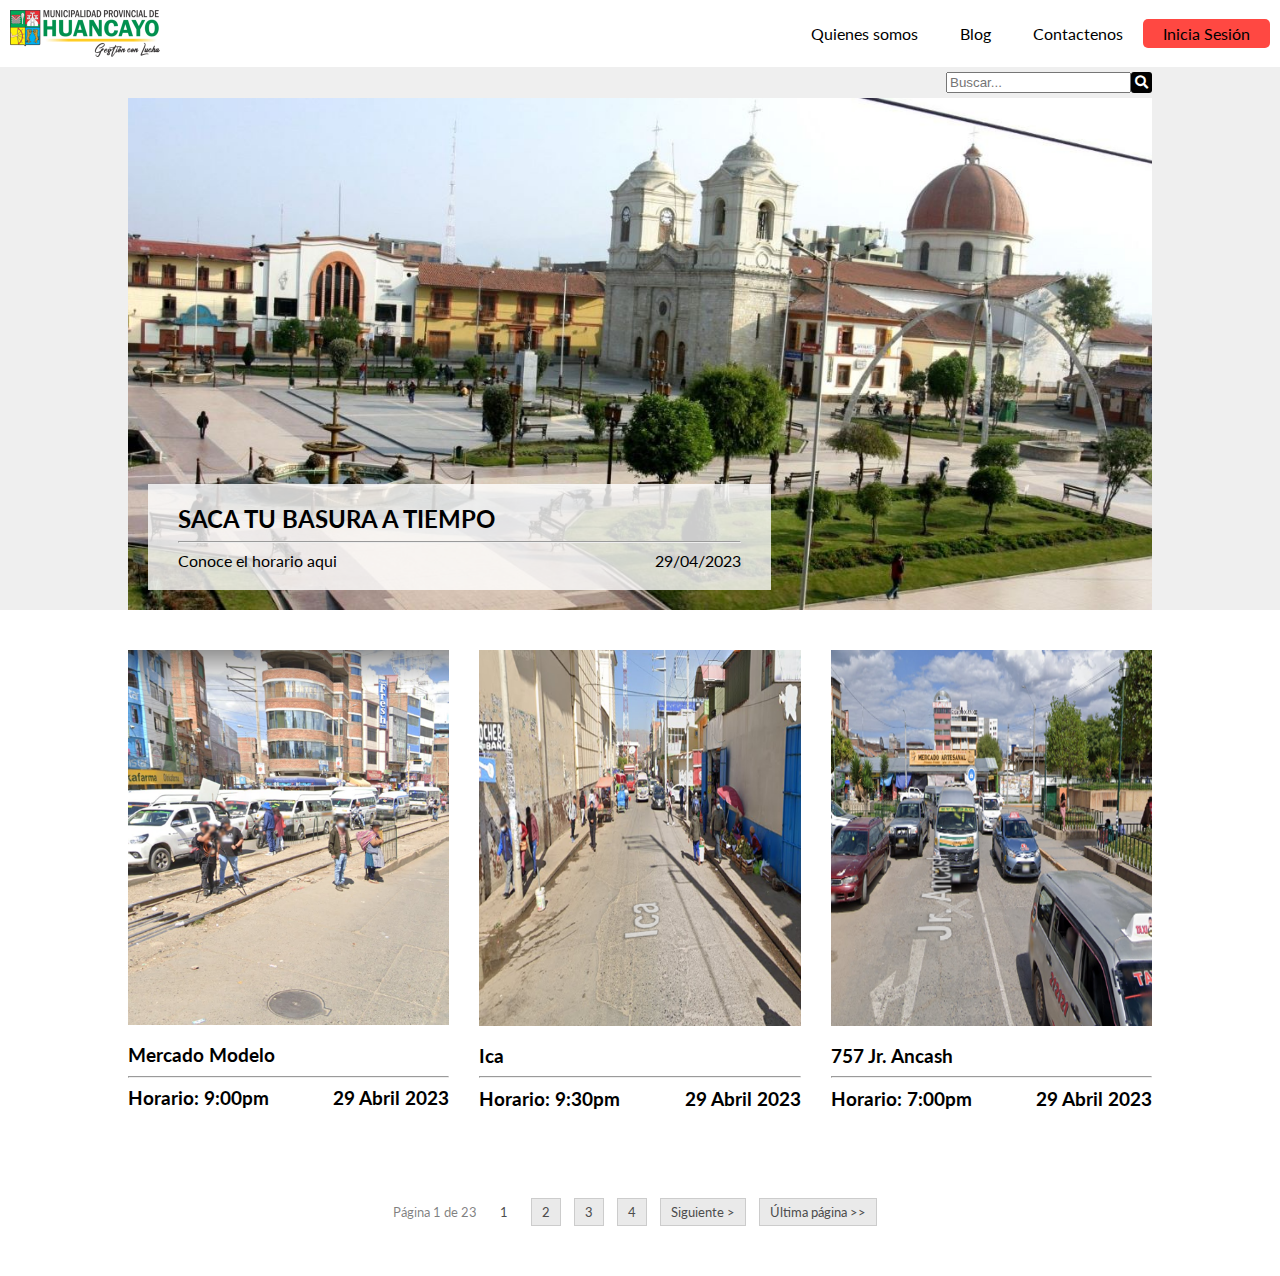
==== index.html @ 24a92229 "appweb-v1" ====
<!DOCTYPE html>
<html lang="es">
<head>
    <meta charset="UTF-8">
    <meta http-equiv="X-UA-Compatible" content="IE=edge">
    <meta name="viewport" content="width=device-width, initial-scale=1.0">
    <link rel="preconnect" href="https://fonts.googleapis.com">
    <link rel="preconnect" href="https://fonts.gstatic.com" crossorigin>
    <link href="https://fonts.googleapis.com/css2?family=Lato:wght@400;700&display=swap" rel="stylesheet">
    <link rel="stylesheet" href="https://cdnjs.cloudflare.com/ajax/libs/font-awesome/5.15.3/css/all.min.css">
    <link rel="stylesheet" href="css/estilos.css">
    <title>Municipalidad de Huancayo</title>
</head>
<body>
    <header>
        <img src="src/img/LOGO.png" alt="Platzi Logo">
        <!-- ul -> unorder list -->
        <ul>
            <li class="navLista">
                <a href="#">Quienes somos</a>
            </li>
            <li class="navLista">
                <a href="#">Blog</a>
            </li>
            <li>
                <a href="#">Contactenos</a>
            </li>
            <li>
                <a href="Login/index.php" class="sesion">Inicia Sesión</a>
            </li>
        </ul>
        <!-- <div class="btnMenu">
            <i class="fas fa-bars"></i> 
        </div> -->
    </header>
    <section class="portada">
        <div class="contenedor">
            <form action="">
                <input type="text" placeholder="Buscar...">
                <button>
                    <i class="fas fa-search"></i>
                </button>
            </form>
            <article>
                <img class="hijo1" src="src/img/plaza.jpg" alt="arquitectura">
                <div class="hijo2">
                    <h2>SACA TU BASURA A TIEMPO</h2>
                    <hr>
                    <div class="hijo2-data">
                        <div>
                            <i ></i> Conoce el horario aqui
                        </div>
                        <div>
                            29/04/2023
                        </div>
                    </div>
                </div>
            </article>
        </div>
    </section>
    <section class="blog">
        <div class="contenedor blog-contenedor">
            <!-- mr-30 es para prueba -->
            <article class="item mr-30">
                <img src="src/img/MercadoModelo2.png" alt="tec01">
                <h3>Mercado Modelo <hr>
                    <div class="item-data">
                        <div>
                            Horario: 9:00pm
                        </div>
                        <div>
                            29 Abril 2023
                        </div>
                    </div></h3>
                
            </article>
            <article class="item mr-30">
                <img src="src/img/Ica2.png" alt="tec01">
                <h3>Ica <hr>
                    <div class="item-data">
                        <div>
                            Horario: 9:30pm
                        </div>
                        <div>
                            29 Abril 2023
                        </div>
                    </div></h3>
                
            </article>
            <article class="item mr-30">
                <img src="src/img/Ancash2.png" alt="tec01">
                <h3>757 Jr. Ancash <hr>
                    <div class="item-data">
                        <div>
                            Horario: 7:00pm
                        </div>
                        <div>
                            29 Abril 2023
                        </div>
                    </div></h3>
                
            </article>
        </div>
    </section>
    <footer>
        <span>Página 1 de 23</span>
        <a href="#" class="active">1</a>
        <a href="#">2</a>
        <a href="#">3</a>
        <a href="#">4</a>
        <a href="#">Siguiente ></a>
        <a href="#">Última página >></a>
    </footer>
</body>
</html>
---- css/estilos.css ----
body{
    margin: 0;
    font-family: 'Lato', sans-serif;
}

/* HEADER */
header{
    background-color: #ffffff;
    display: flex;
    justify-content: space-between;
    padding: 10px;
    align-items: center;
}
header img{
    display: block;
    width: 150px;
}
header ul{
    color: rgb(255,255,255);
    list-style: none;
    margin: 0;
    /* padding: 0; */
    padding-left: 0;
    /* margin: 0 0 0 0; */
    /* margin: 0 60px; */
    display: flex;
    align-items: center;
}
/* header ul li{
    border-right: 2px solid white;
} */
.navLista{
    border-right: 2px solid white;
}
header ul li a{
    color: rgb(0, 0, 0);
    text-decoration: none;
    padding: 5px 20px;
    display: inline-block;
}
.sesion{
    background-color: #ff4842;
    border-radius: 5px;
}



/* SECTION PORTADA */
.portada{
    background-color: #efefef;
}

.contenedor{
    width: 80%;
    margin-left: auto;
    margin-right: auto;
}

.contenedor form{
    /* text-align: right; */
    /* padding: 5px 0 5px 0; */
    padding: 5px 0;
    display: flex;
    justify-content: flex-end;
}
.contenedor form button{
    background-color: #000000;
    color: white;
    border: none;
    width: 21px;
    height: 21px;
    display: flex;
    justify-content: center;
    align-items: center;
    border-radius: 3px;
}
.contenedor article{
    position: relative;
}
.hijo1{
    display: block;
    width: 100%;
}
.hijo2{
    position: absolute;
    /* top, left, right, bottom */
    width: 55%;
    background-color: rgba(255, 255, 255, .8);
    bottom: 20px;
    left: 20px;
    padding: 20px 30px;
}
.hijo2 h2{
    margin: 0;
}
.hijo2-data{
    display: flex;
    justify-content: space-between;
}
/* BLOG */
.blog{
    /* padding: 40px 0; */
    /* background-color: peru; */
    /* margin-top: 40px; */
    padding: 40px 0;
}
.blog-contenedor{
    display: flex;
    justify-content: space-between;
    flex-wrap: wrap;
}
.item{
    /* margin-right: 30px; */
    /* padding: 0 30px; */
    /* padding-right: 30px; */
    /* 33.33333333333% */
    width: calc(100% / 3 - 20px);
    /* width: calc(25% - 22.5px); */
    /* margin-right: 30px; */
    margin-bottom: 30px;
}
/* .mr-30{
    margin-right: 30px;
} */
.item img{
    display: block;
    width: 100%;
}
.item-data{
    display: flex;
    justify-content: space-between;
}

/* FOOTER */
footer{
    text-align: center;
    padding-bottom: 40px;
    font-size: 13px;
}
footer span{
    color: rgba(0,0,0,.5);
    margin-right: 10px;
}
footer a{
    text-decoration: none;
    border: 1px solid #ccc;
    padding: 5px 10px;
    color: #4d4d4d;
    background-color: #eaeaea;
    margin-right: 10px;
    display: inline-block;
    margin-bottom: 10px;
}
.active{
    background-color: transparent;
    border: none;
}

/* 
    992px
    768px
    576px
*/

/* RESPONSIVE DESIGN */
/* BREAKPOINT */
@media only screen and (max-width: 992px){
    /* body{
        background-color: peru;
    } */
    header ul{
        display: none;
    }
    .btnMenu{
        display: block;
    }
    .item{
        width: calc(50% - 15px);
    }
}

@media only screen and (max-width: 768px){
    .hijo2{
        position: unset;
        width: 100%;
        background-color: #273b47;
        box-sizing: border-box;
        color: white;
    }
}
@media only screen and (max-width: 576px){
    .item{
        width: 100%;
    }
}
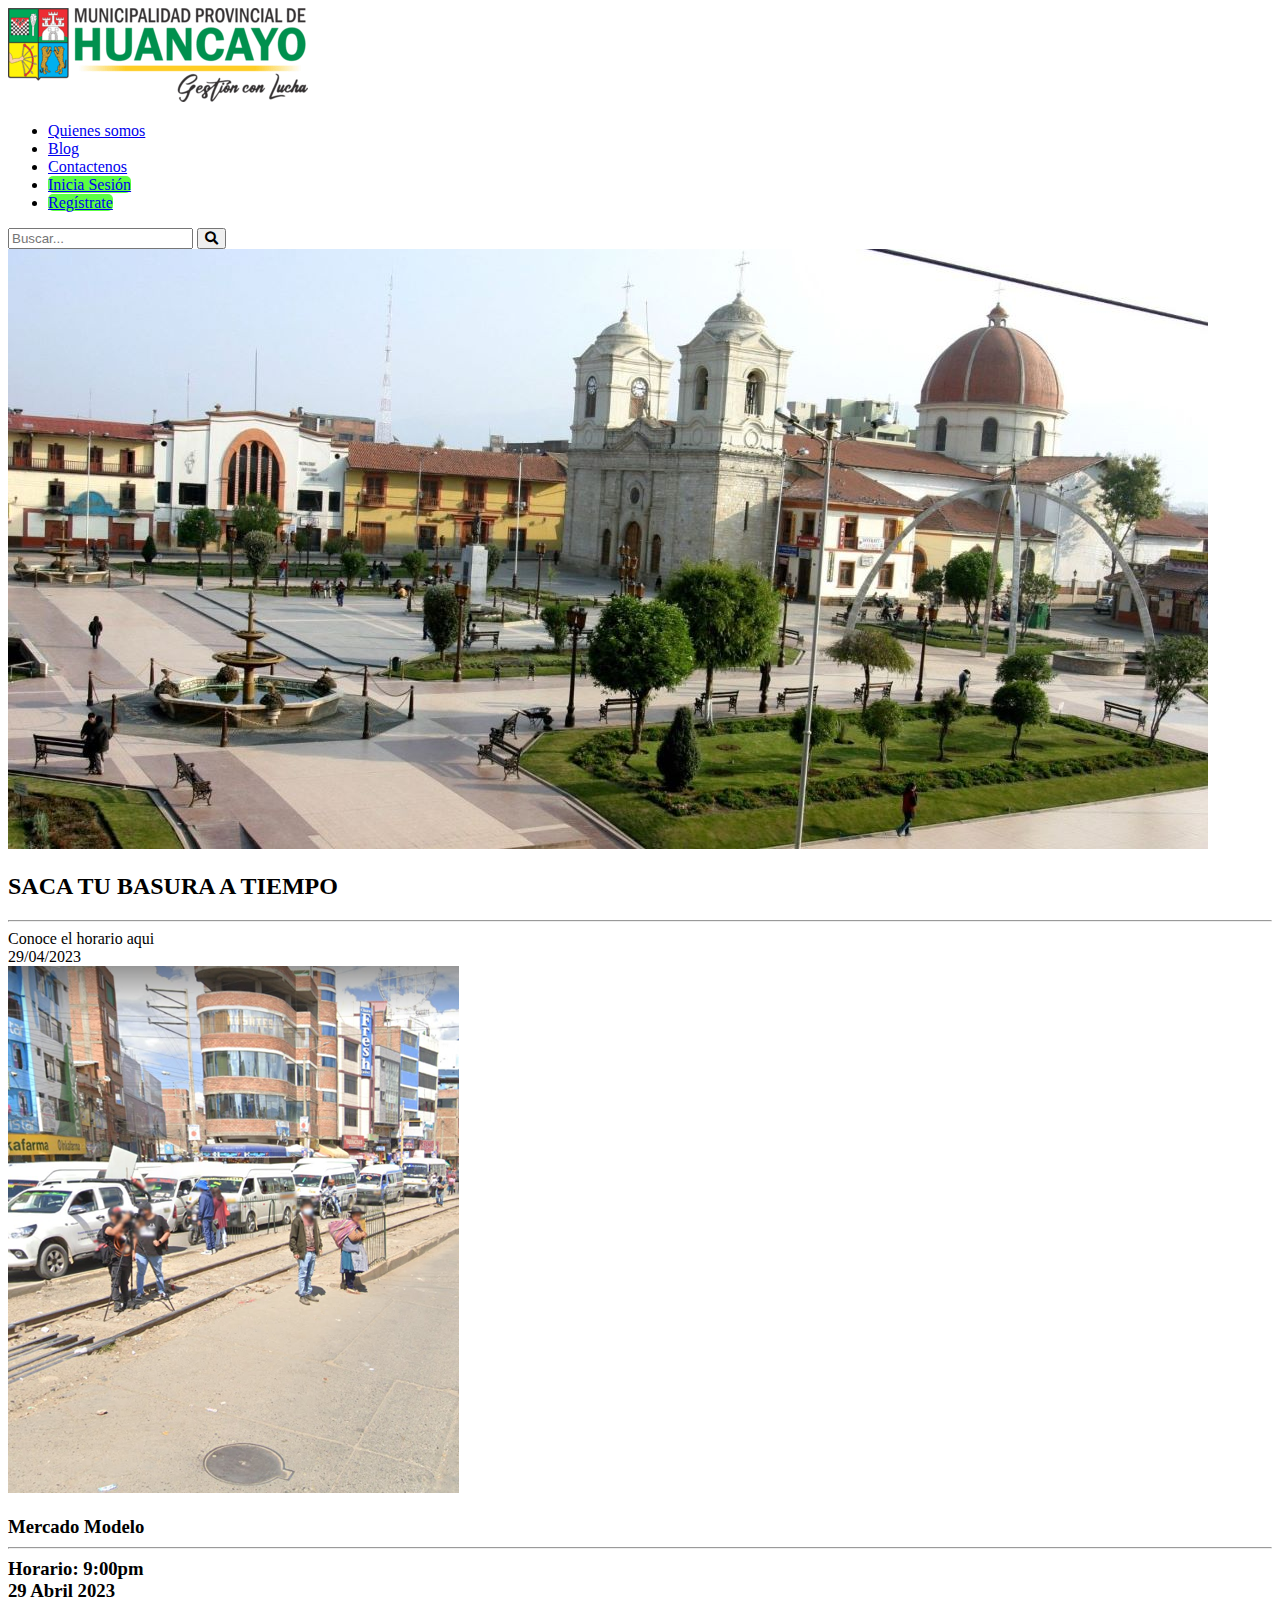
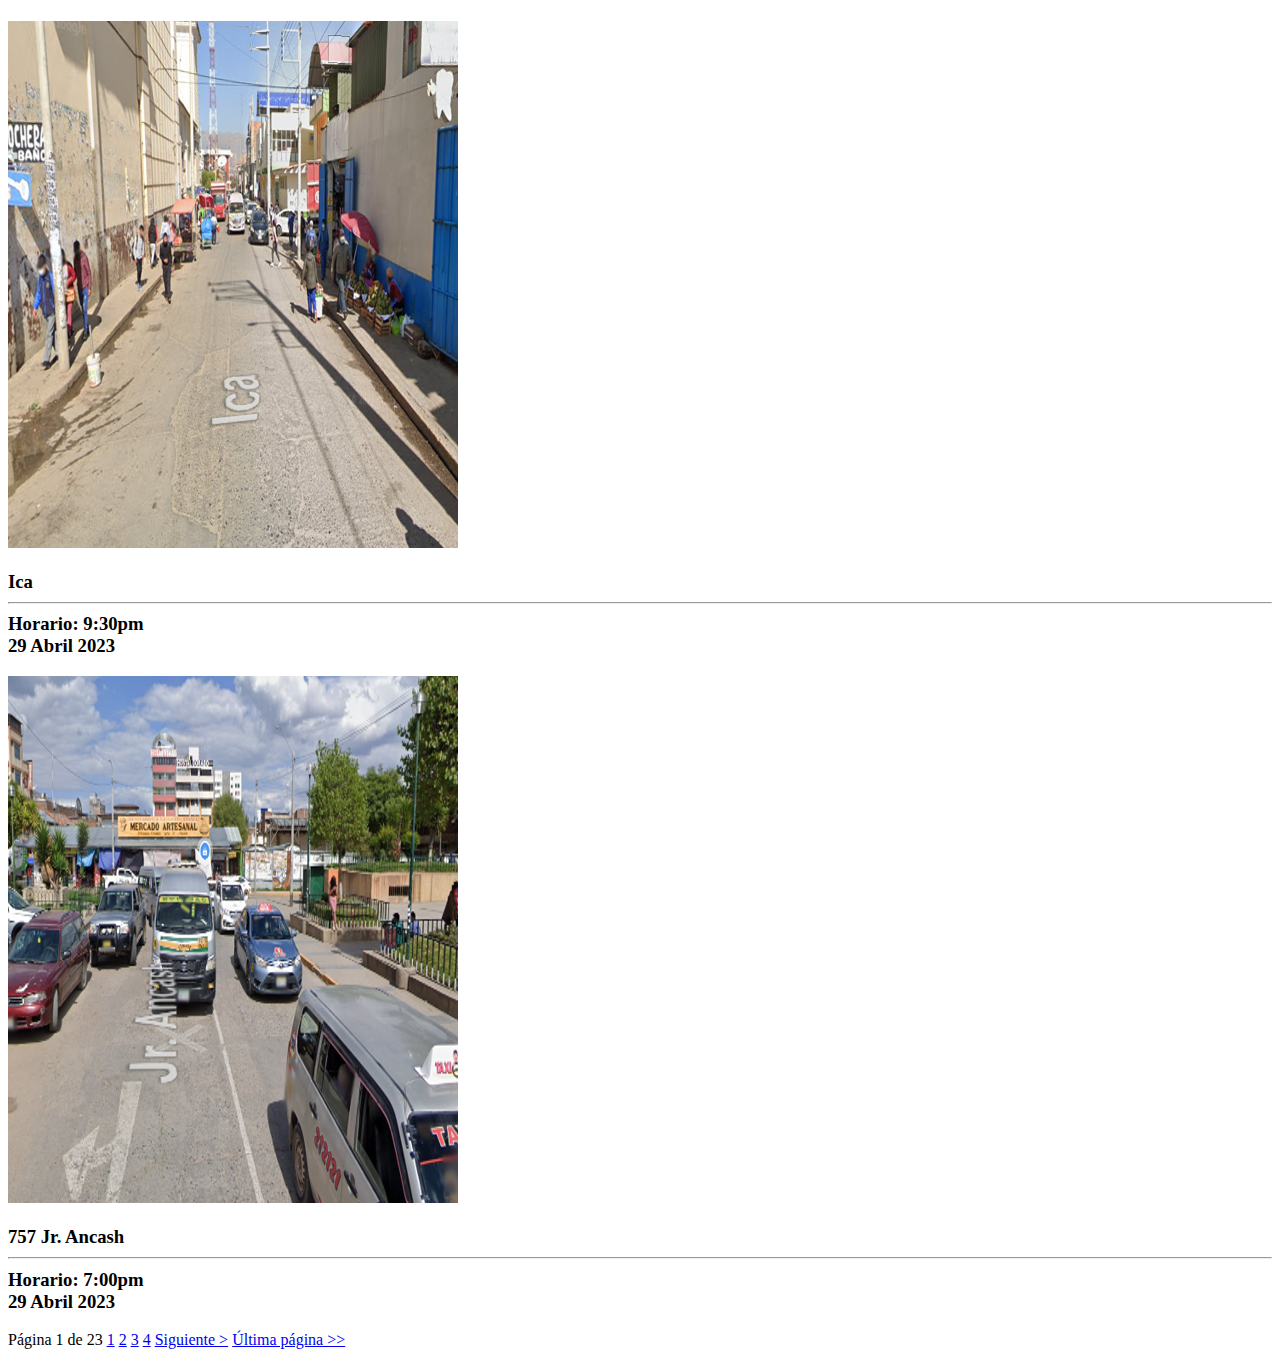
==== commit 1fe197d0: "appweb-v3" ====
--- a/index.html
+++ b/index.html
@@ -8,7 +8,7 @@
     <link rel="preconnect" href="https://fonts.gstatic.com" crossorigin>
     <link href="https://fonts.googleapis.com/css2?family=Lato:wght@400;700&display=swap" rel="stylesheet">
     <link rel="stylesheet" href="https://cdnjs.cloudflare.com/ajax/libs/font-awesome/5.15.3/css/all.min.css">
-    <link rel="stylesheet" href="css/estilos.css">
+    <link rel="stylesheet" href="http://localhost:8080/appweb/css/estilos.css">
     <title>Municipalidad de Huancayo</title>
 </head>
 <body>
@@ -26,7 +26,10 @@
                 <a href="#">Contactenos</a>
             </li>
             <li>
-                <a href="Login/index.php" class="sesion">Inicia Sesión</a>
+                <a href="login/index.php" style="background-color: #5cff42; border-radius: 5px;">Inicia Sesión</a>
+            </li>
+            <li>
+                <a href="usuario/vista_RegistroUsuario.php" style="background-color: #5cff42; border-radius: 5px;">Regístrate</a>
             </li>
         </ul>
         <!-- <div class="btnMenu">
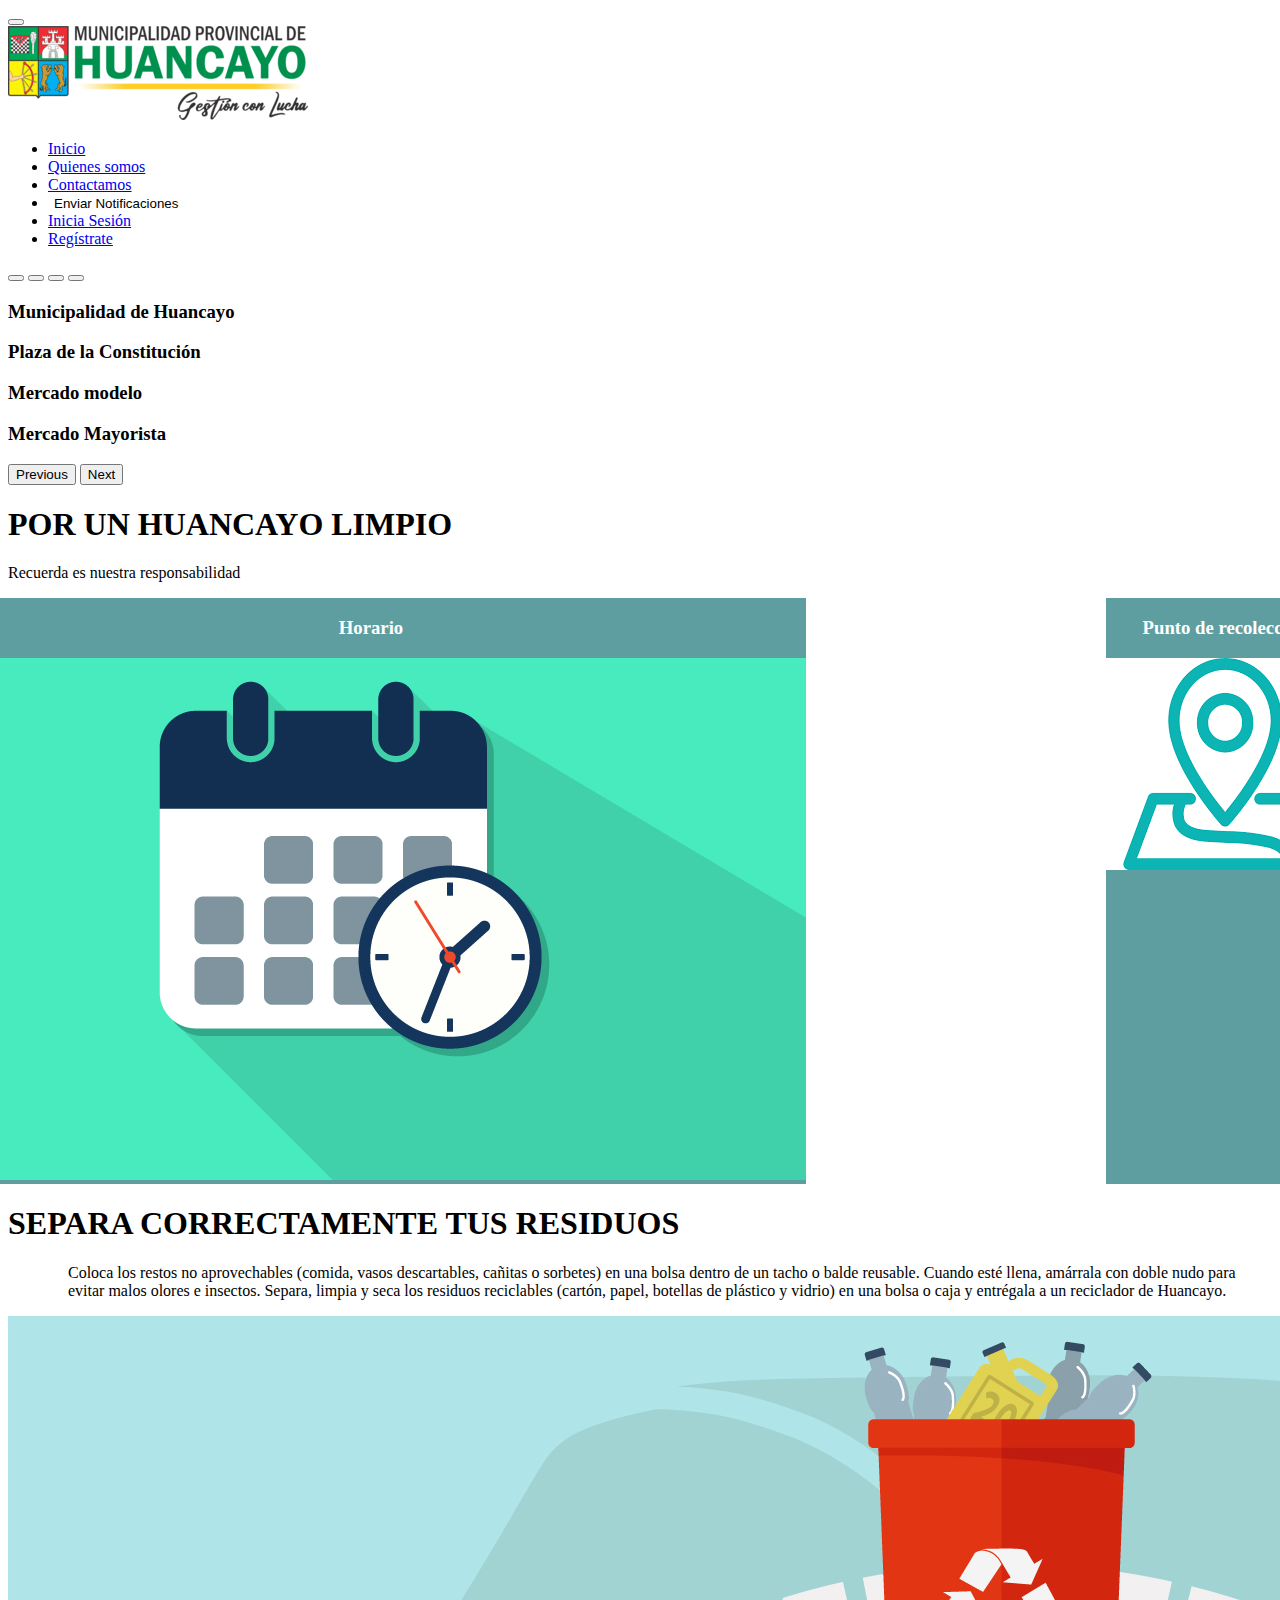
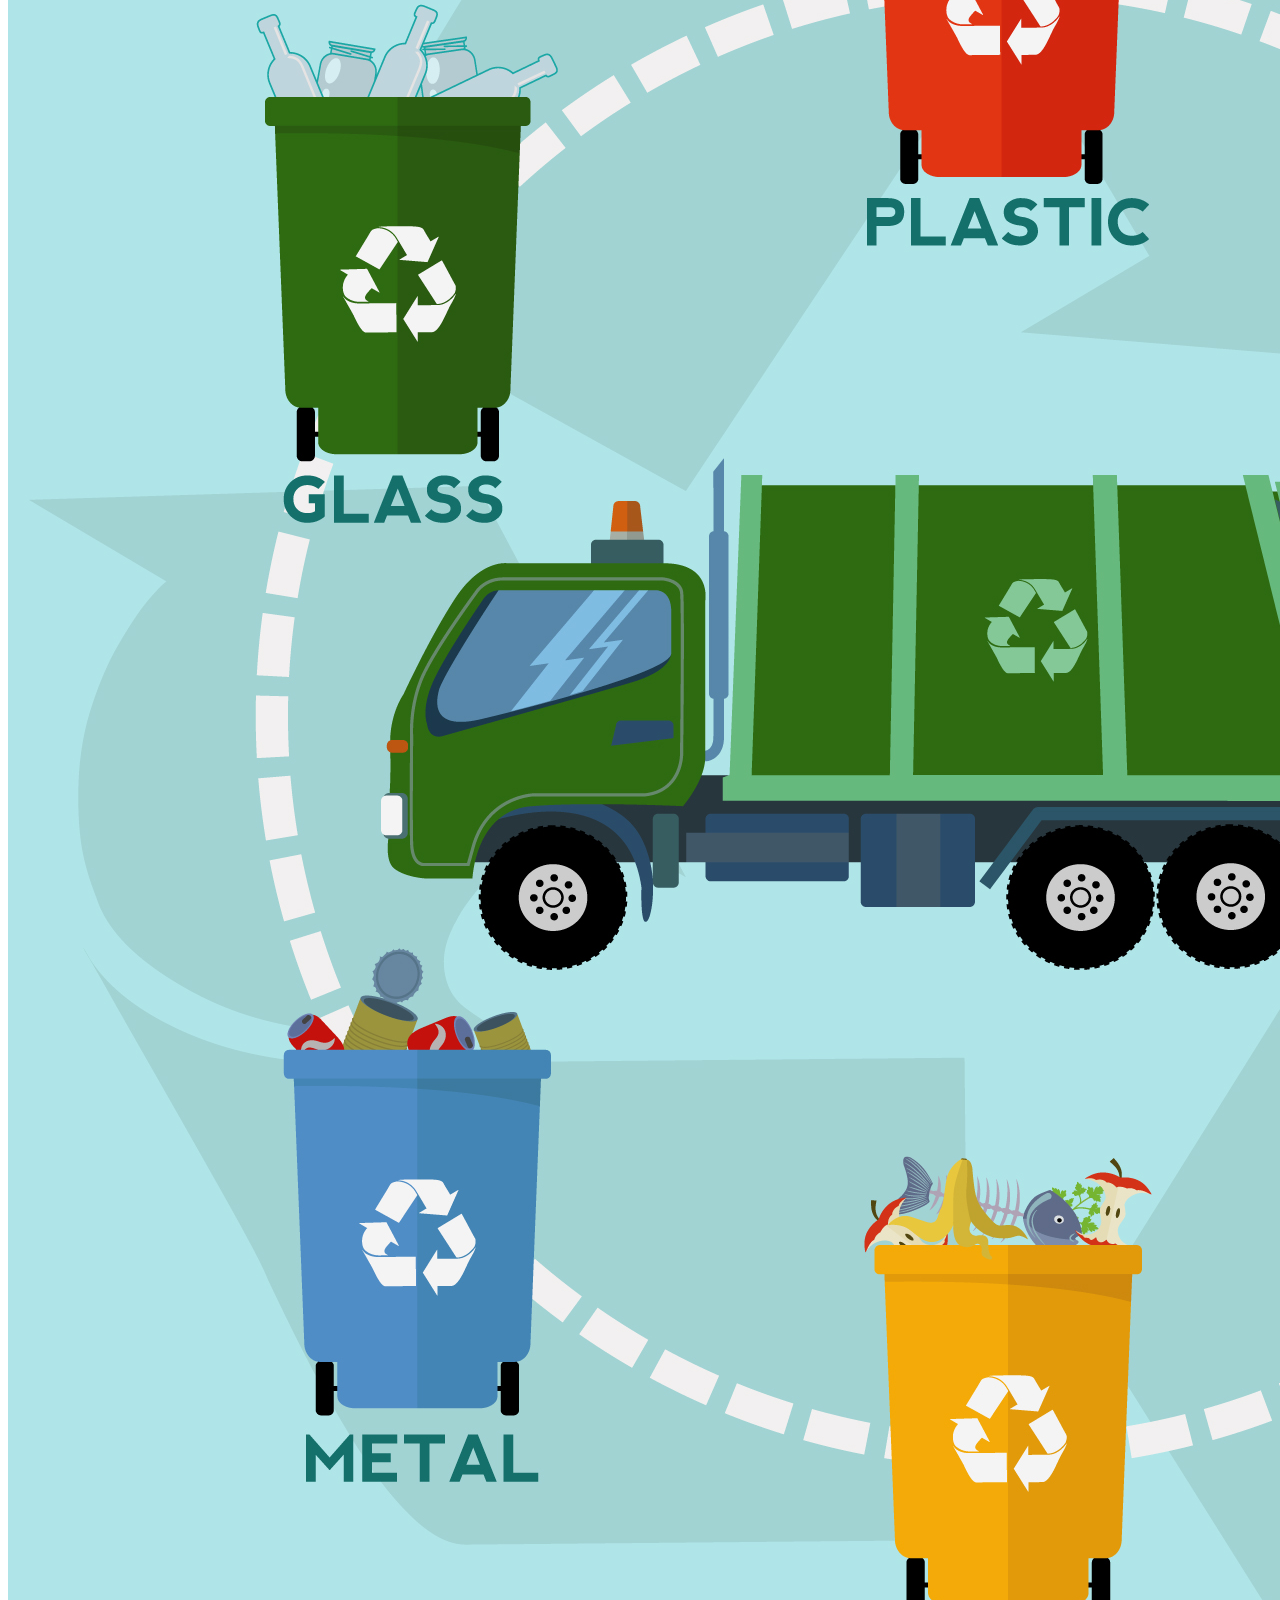
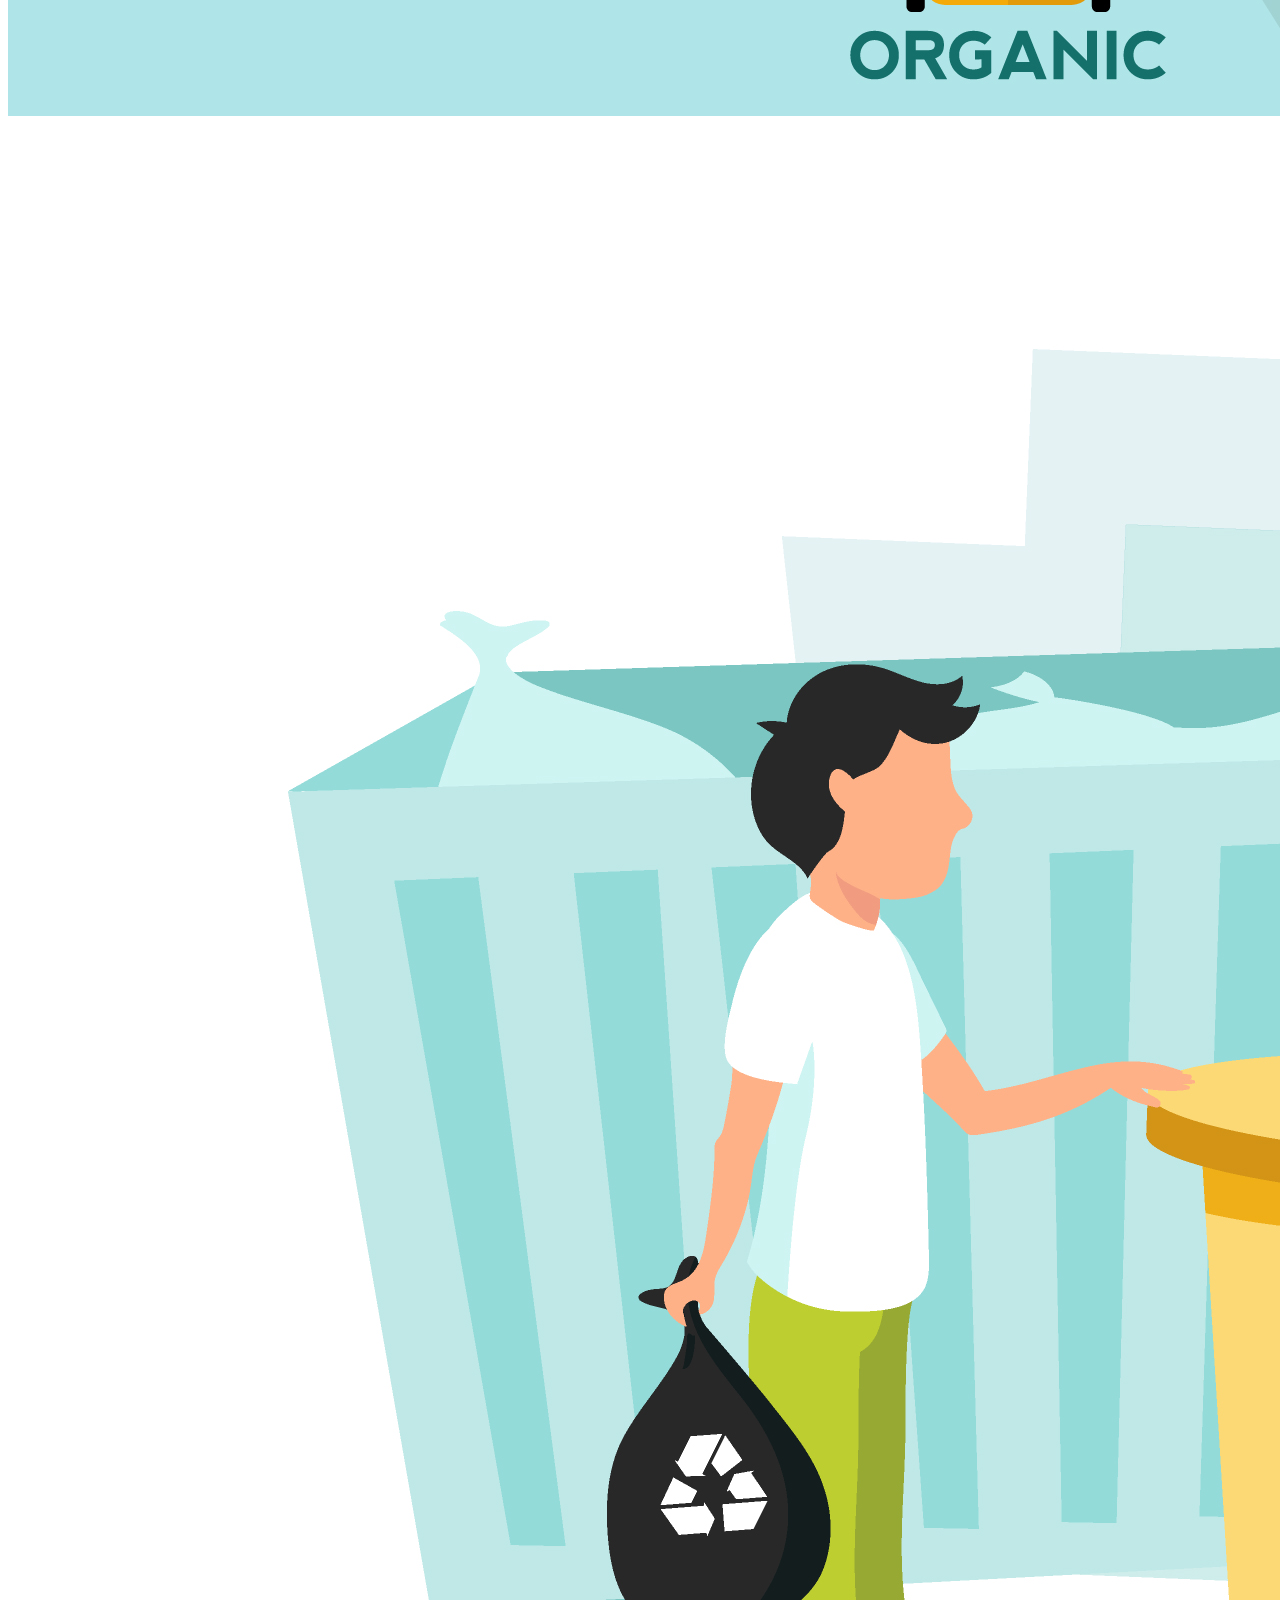
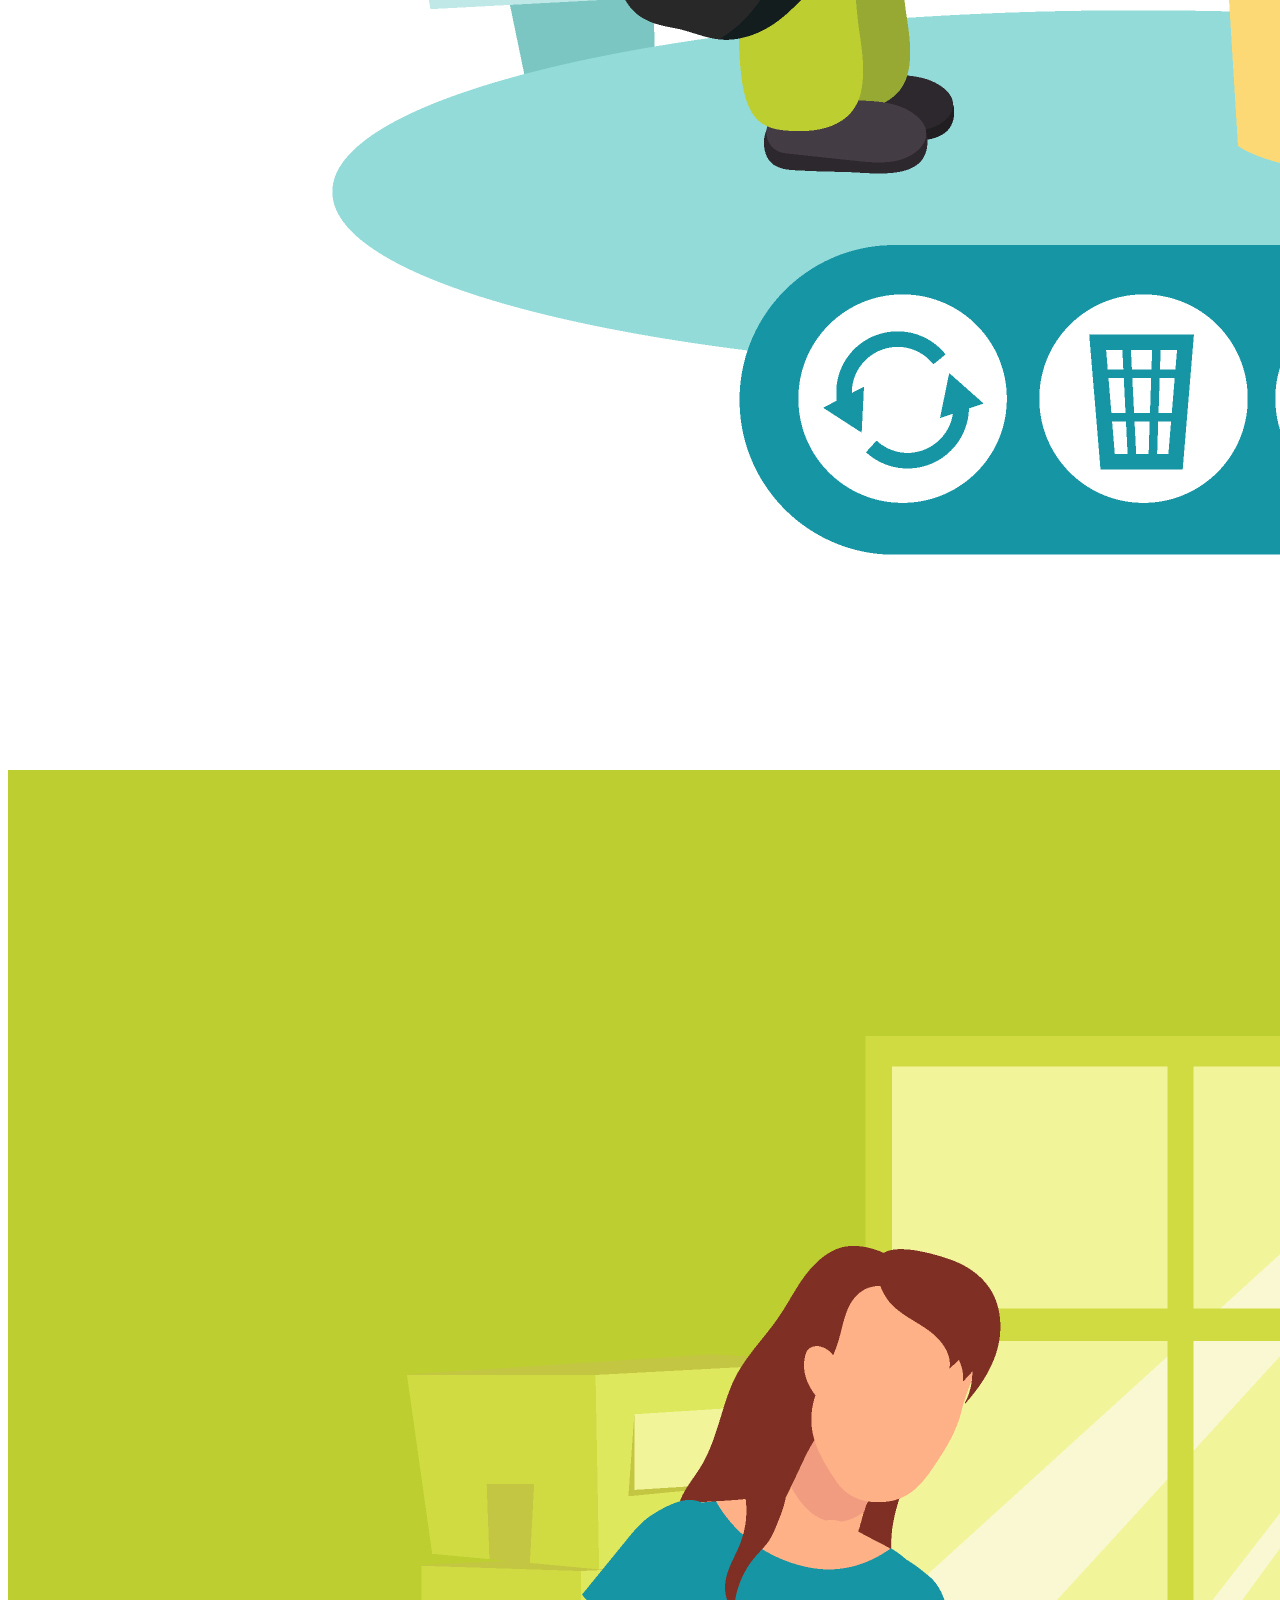
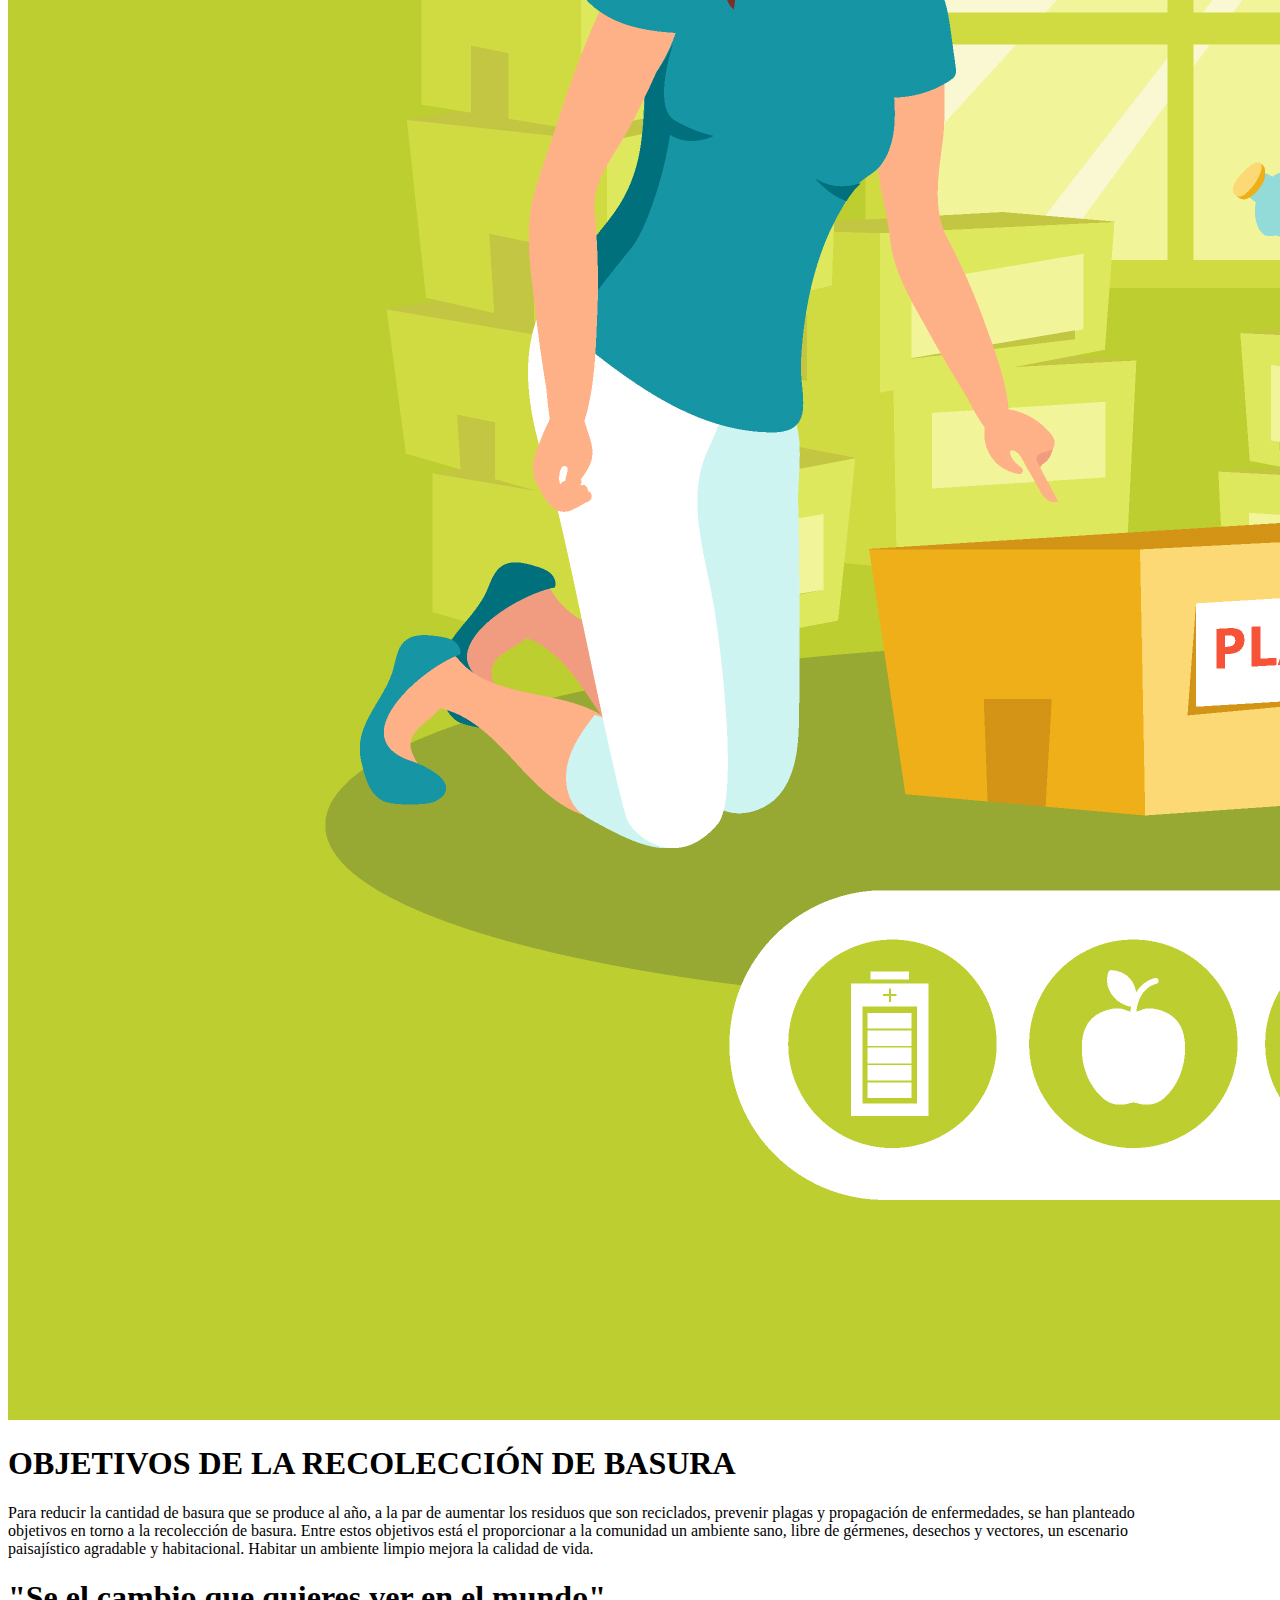
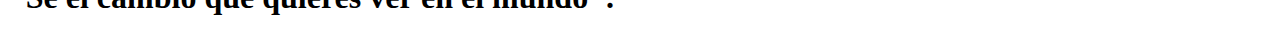
==== commit fd6851d5: "appweb-v7" ====
--- a/index.html
+++ b/index.html
@@ -1,118 +1,167 @@
-<!DOCTYPE html>
-<html lang="es">
+<!doctype html>
+<html lang="en">
+
 <head>
-    <meta charset="UTF-8">
-    <meta http-equiv="X-UA-Compatible" content="IE=edge">
-    <meta name="viewport" content="width=device-width, initial-scale=1.0">
-    <link rel="preconnect" href="https://fonts.googleapis.com">
-    <link rel="preconnect" href="https://fonts.gstatic.com" crossorigin>
-    <link href="https://fonts.googleapis.com/css2?family=Lato:wght@400;700&display=swap" rel="stylesheet">
+  <title>Municipalidad de Huancayo</title>
+  <!-- Required meta tags -->
+  <meta charset="utf-8">
+  <meta name="viewport" content="width=device-width, initial-scale=1, shrink-to-fit=no">
+
+  <!-- Bootstrap CSS v5.2.1 -->
+  <link href="https://cdn.jsdelivr.net/npm/bootstrap@5.2.1/dist/css/bootstrap.min.css" rel="stylesheet"
+    integrity="sha384-iYQeCzEYFbKjA/T2uDLTpkwGzCiq6soy8tYaI1GyVh/UjpbCx/TYkiZhlZB6+fzT" crossorigin="anonymous">
+    <link href="https://fonts.googleapis.com/css2?family=Mulish:wght@300&display=swap" rel="stylesheet">
     <link rel="stylesheet" href="https://cdnjs.cloudflare.com/ajax/libs/font-awesome/5.15.3/css/all.min.css">
-    <link rel="stylesheet" href="http://localhost:8080/appweb/css/estilos.css">
-    <title>Municipalidad de Huancayo</title>
+    <link rel="stylesheet" href="http://localhost:8080/appweb/css/estilos3.css">
 </head>
+
 <body>
-    <header>
-        <img src="src/img/LOGO.png" alt="Platzi Logo">
-        <!-- ul -> unorder list -->
-        <ul>
-            <li class="navLista">
-                <a href="#">Quienes somos</a>
-            </li>
-            <li class="navLista">
-                <a href="#">Blog</a>
-            </li>
-            <li>
-                <a href="#">Contactenos</a>
-            </li>
-            <li>
-                <a href="login/index.php" style="background-color: #5cff42; border-radius: 5px;">Inicia Sesión</a>
-            </li>
-            <li>
-                <a href="usuario/vista_RegistroUsuario.php" style="background-color: #5cff42; border-radius: 5px;">Regístrate</a>
-            </li>
-        </ul>
-        <!-- <div class="btnMenu">
-            <i class="fas fa-bars"></i> 
-        </div> -->
-    </header>
-    <section class="portada">
-        <div class="contenedor">
-            <form action="">
-                <input type="text" placeholder="Buscar...">
-                <button>
-                    <i class="fas fa-search"></i>
-                </button>
-            </form>
-            <article>
-                <img class="hijo1" src="src/img/plaza.jpg" alt="arquitectura">
-                <div class="hijo2">
-                    <h2>SACA TU BASURA A TIEMPO</h2>
-                    <hr>
-                    <div class="hijo2-data">
-                        <div>
-                            <i ></i> Conoce el horario aqui
-                        </div>
-                        <div>
-                            29/04/2023
-                        </div>
-                    </div>
-                </div>
-            </article>
+<header>
+<nav class="navbar navbar-expand-lg navbar-light bg-success-claro fixed-top">
+  <div class="container">
+  
+    <!--<a class="navbar-brand" href="#">Start Bootstrap</a>-->
+    <button class="navbar-toggler" type="button" data-bs-toggle="collapse" data-bs-target="#navbarResponsive" aria-controls="navbarResponsive" aria-expanded="false" aria-label="Toggle navigation">
+      <span class="navbar-toggler-icon"></span>
+    </button>
+    <div class="collapse navbar-collapse" id="navbarResponsive">
+    <img src="./src/img/LOGO.png" class="div-img">
+      <ul class="navbar-nav ms-auto">
+        <li class="nav-item active">
+          <a class="nav-link text-white" href="./index.html">Inicio</a>
+        </li>
+        </li>
+        <li class="nav-item ms-4">
+          <a class="nav-link text-white" href="#">Quienes somos</a>
+        </li>
+        <li class="nav-item ms-4">
+          <a class="nav-link text-white" href="#">Contactamos</a>
+        </li>
+        <li class="nav-item ms-4">
+          <button class="nav-link text-white" id="button" style="border: none; background-color: transparent;">Enviar Notificaciones</button>
+          <script src="./configuraciones/notificacion.js"></script>
+        </li>
+        <li class="nav-item ms-4">
+          <a class="nav-link text-white"href="login/index.php">Inicia Sesión</a>
+        </li>
+        <li class="nav-item ms-4">
+          <a class="nav-link text-white"href="usuario/vista_RegistroUsuario.php">Regístrate</a>
+        </li>
+      
+      </ul>
+    </div>
+  </div>
+</nav>
+
+<header>
+
+  <div id="carouselExampleCaptions" class="carousel slide" data-bs-ride="carousel">
+    <div class="carousel-indicators">
+      <button type="button" data-bs-target="#carouselExampleCaptions" data-bs-slide-to="0" class="active" aria-current="true" aria-label="Slide 1"></button>
+      <button type="button" data-bs-target="#carouselExampleCaptions" data-bs-slide-to="1" aria-label="Slide 2"></button>
+      <button type="button" data-bs-target="#carouselExampleCaptions" data-bs-slide-to="2" aria-label="Slide 3"></button>
+      <button type="button" data-bs-target="#carouselExampleCaptions" data-bs-slide-to="3" aria-label="Slide 4"></button>
+    </div>
+    <div class="carousel-inner">
+      <div class="carousel-item active" style="background-image: url('http://localhost:8080/appweb/src/img/Municipalidad_de_Huancayo.jpg')">
+        <div class="carousel-caption">
+          <h3 class="text-success bg-light">Municipalidad de Huancayo</h3>
+          <p></p>
         </div>
-    </section>
-    <section class="blog">
-        <div class="contenedor blog-contenedor">
-            <!-- mr-30 es para prueba -->
-            <article class="item mr-30">
-                <img src="src/img/MercadoModelo2.png" alt="tec01">
-                <h3>Mercado Modelo <hr>
-                    <div class="item-data">
-                        <div>
-                            Horario: 9:00pm
-                        </div>
-                        <div>
-                            29 Abril 2023
-                        </div>
-                    </div></h3>
-                
-            </article>
-            <article class="item mr-30">
-                <img src="src/img/Ica2.png" alt="tec01">
-                <h3>Ica <hr>
-                    <div class="item-data">
-                        <div>
-                            Horario: 9:30pm
-                        </div>
-                        <div>
-                            29 Abril 2023
-                        </div>
-                    </div></h3>
-                
-            </article>
-            <article class="item mr-30">
-                <img src="src/img/Ancash2.png" alt="tec01">
-                <h3>757 Jr. Ancash <hr>
-                    <div class="item-data">
-                        <div>
-                            Horario: 7:00pm
-                        </div>
-                        <div>
-                            29 Abril 2023
-                        </div>
-                    </div></h3>
-                
-            </article>
+      </div>
+      <div class="carousel-item" style="background-image: url('http://localhost:8080/appweb/src/img/plaza.jpg')">
+        <div class="carousel-caption">
+          <h3 class="text-success bg-light">Plaza de la Constitución</h3>
+          <p></p>
         </div>
-    </section>
-    <footer>
-        <span>Página 1 de 23</span>
-        <a href="#" class="active">1</a>
-        <a href="#">2</a>
-        <a href="#">3</a>
-        <a href="#">4</a>
-        <a href="#">Siguiente ></a>
-        <a href="#">Última página >></a>
-    </footer>
+      </div>
+      <div class="carousel-item" style="background-image: url('http://localhost:8080/appweb/src/img/Mercado_modelo.jpg')">
+        <div class="carousel-caption">
+          <h3 class="text-success bg-light">Mercado modelo</h3>
+          <p></p>
+        </div>
+      </div>
+      <div class="carousel-item" style="background-image: url('http://localhost:8080/appweb/src/img/Mercado_mayorista.jpg')">
+        <div class="carousel-caption">
+          <h3 class="text-success bg-light">Mercado Mayorista</h3>
+          <p></p>
+        </div>
+      </div>
+    </div>
+    <button class="carousel-control-prev" type="button" data-bs-target="#carouselExampleCaptions" data-bs-slide="prev">
+      <span class="carousel-control-prev-icon" aria-hidden="true"></span>
+      <span class="visually-hidden">Previous</span>
+    </button>
+    <button class="carousel-control-next" type="button" data-bs-target="#carouselExampleCaptions" data-bs-slide="next">
+      <span class="carousel-control-next-icon" aria-hidden="true"></span>
+      <span class="visually-hidden">Next</span>
+    </button>
+  </div>
+</header>
+
+<!-- Page Content -->
+<section class="py-5">
+  <div class="container">
+    <h1 class="fw-light text-success text-center">POR UN HUANCAYO LIMPIO</h1>
+    <p class="lead text-center">Recuerda es nuestra responsabilidad</p>
+  </div>
+  <div class="bg-success-claro2 py-5" style="display: flex; justify-content: center;">
+    <div style="align-items: center; background-color: cadetblue;">
+      <h3 style="text-align: center; color: white;">Horario</h3>
+      <input type="image" src="./src/img/Horario.jpg" href="#" class="div-img2">
+    </div>
+    <div style="align-items: center; background-color:cadetblue; margin-left: 300px;">
+      <h3 style="text-align: center; color: white;">Punto de recoleccion</h3>
+      <input type="image" src="./src/img/Punto_de_Recoleccion.png" class="div-img2">
+    </div>
+  </div>
+  <div class="row bg-light">
+    <div class="col-6 py-5">
+      <h1 class="fw-light text-success text-center">SEPARA CORRECTAMENTE TUS RESIDUOS</h1>
+      <p class="lead text-align py-4" style="margin-left: 60px;">Coloca los restos no aprovechables (comida, vasos descartables, cañitas o sorbetes) 
+        en una bolsa dentro de un tacho o balde reusable. Cuando esté llena, amárrala con doble nudo para evitar malos 
+        olores e insectos. Separa, limpia y seca los residuos reciclables (cartón, papel, botellas de plástico y vidrio) 
+        en una bolsa o caja y entrégala a un reciclador de Huancayo.</p>
+    </div>
+    <div class="d-flex col-6 justify-content-center py-5">
+      <img src="./src/img/SepararResiduos.jpg" class="div-img3">
+    </div>
+  </div>
+  <div class="row bg-success">
+    <div class="d-flex col-6 justify-content-center py-5">
+      <img src="./src/img/ObjetivosRecoleccionBasura.jpg" class="div-img3"> 
+    </div>
+    <div class="col-6 py-5 ">
+      <h1 class="fw-light text-white text-center"  style="margin-right: 80px;">OBJETIVOS DE LA RECOLECCIÓN DE BASURA</h1>
+      <p class="lead text-align text-white py-4" style="margin-right: 80px;">Para reducir la cantidad de basura que se produce al año, 
+        a la par de aumentar los residuos que son reciclados, prevenir plagas y propagación de enfermedades, 
+        se han planteado objetivos en torno a la recolección de basura. Entre estos objetivos está el proporcionar a la comunidad un ambiente sano, 
+        libre de gérmenes, desechos y vectores, un escenario paisajístico agradable y habitacional. Habitar un ambiente limpio mejora la calidad de vida.</p>
+    </div>
+  </div>
+  <div class="row bg-success-claro">
+    <div class="py-5 ">
+      <h1 class="fw-light text-white text-center">"Se el cambio que quieres ver en el mundo".</h1>
+    </div>
+  </div>
+</section>
+<main>
+
+</main>
+<footer>
+    <!-- place footer here -->
+</footer>
+  <!-- Bootstrap JavaScript Libraries -->
+<script src="https://cdn.jsdelivr.net/npm/@popperjs/core@2.11.6/dist/umd/popper.min.js"
+    integrity="sha384-oBqDVmMz9ATKxIep9tiCxS/Z9fNfEXiDAYTujMAeBAsjFuCZSmKbSSUnQlmh/jp3" crossorigin="anonymous">
+</script>
+
+<script src="https://cdn.jsdelivr.net/npm/bootstrap@5.2.1/dist/js/bootstrap.min.js"
+  integrity="sha384-7VPbUDkoPSGFnVtYi0QogXtr74QeVeeIs99Qfg5YCF+TidwNdjvaKZX19NZ/e6oz" crossorigin="anonymous">
+</script>
+<script>
+</script>
+
 </body>
+
 </html>